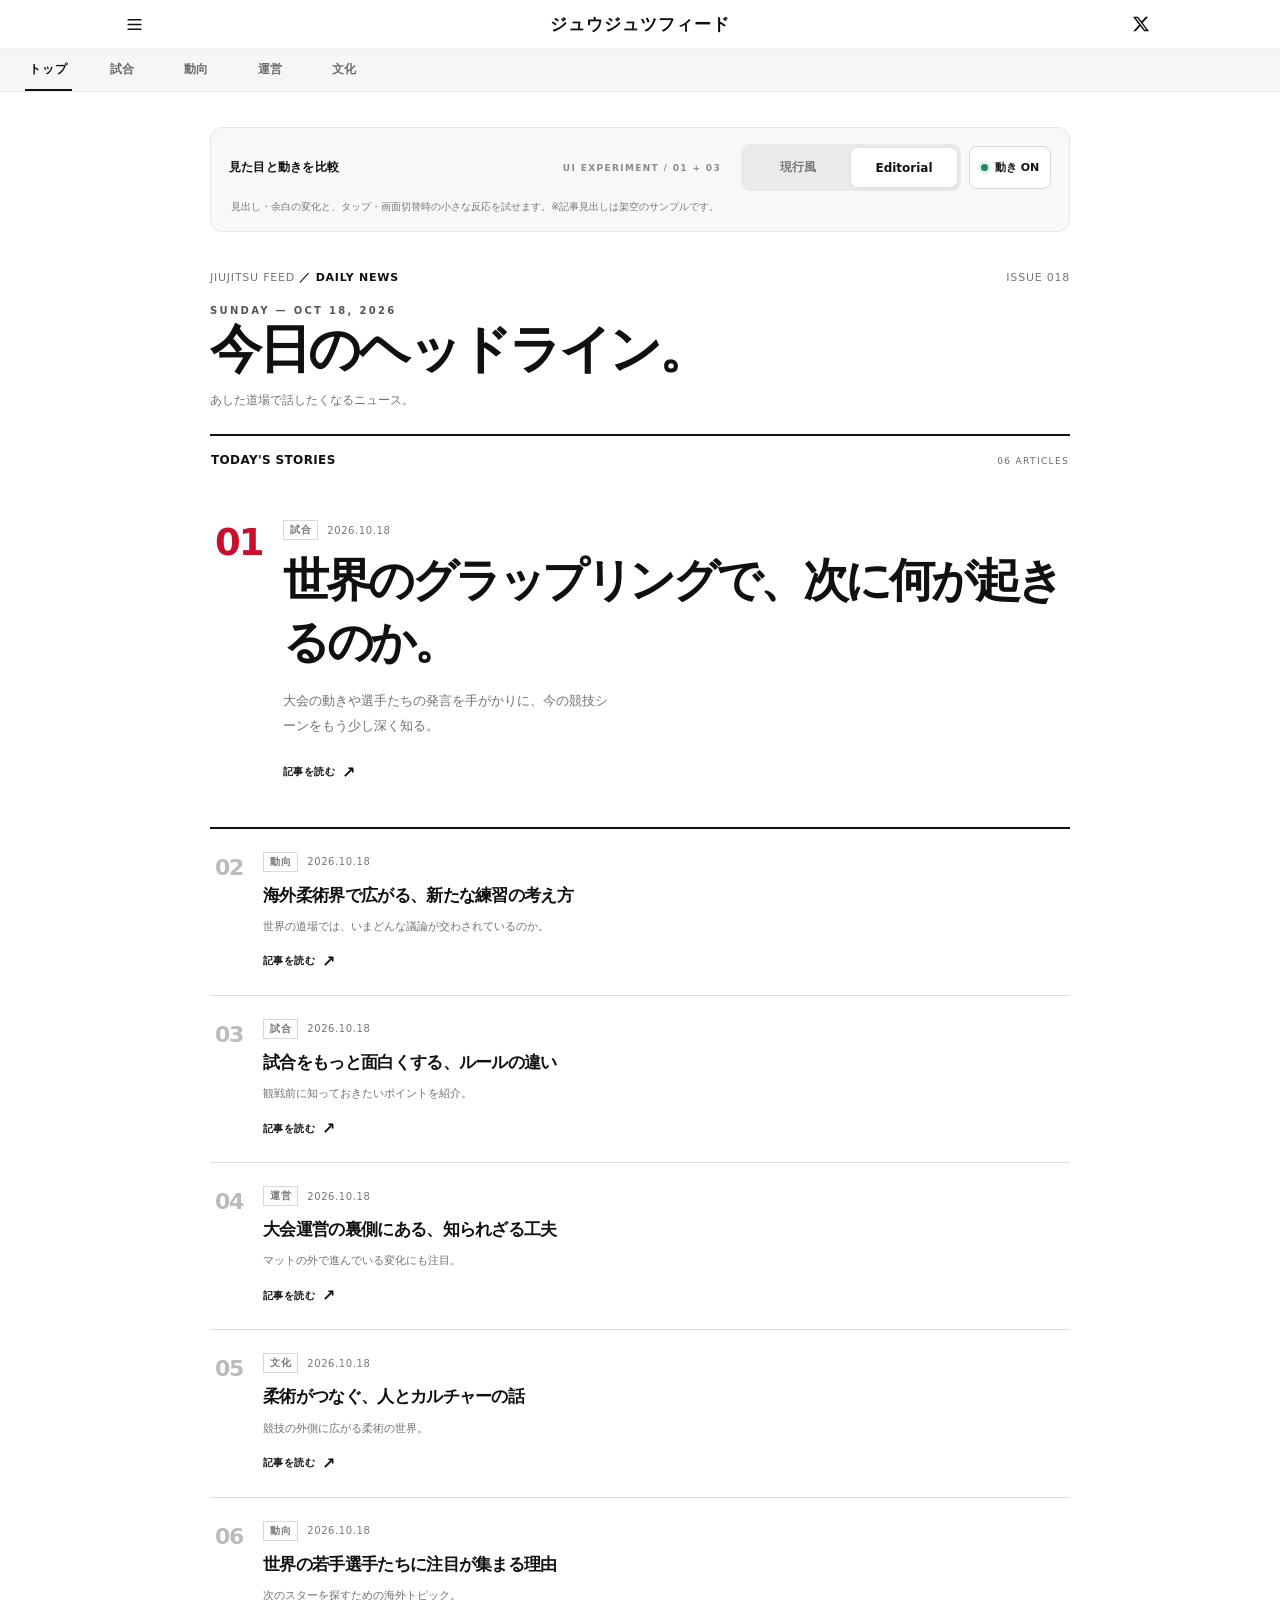
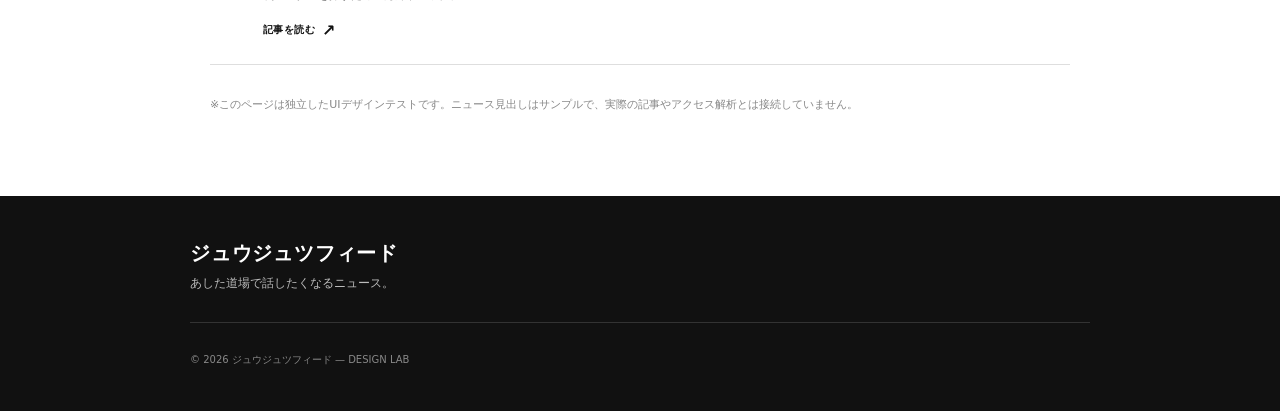
==== editorial-motion-test/index.html @ 271a0356 "Add isolated editorial typography and microinteraction comparison demo" ====
<!doctype html>
<html lang="ja">
<head>
<meta charset="utf-8">
<meta name="viewport" content="width=device-width,initial-scale=1,viewport-fit=cover">
<meta name="robots" content="noindex,nofollow">
<meta name="theme-color" content="#ffffff">
<title>Editorial × Microinteractions | ジュウジュツフィード UI LAB</title>
<style>
/*
  Editorial × Microinteractions — standalone Jiujitsu Feed UI study
  Inspired by the existing jf.css and jf.js (white background, dark ink,
  Noto Sans JP, belt accents, centered header and category tabs).
  Self-contained: never loaded by the actual Wraptas site.
  All headlines are illustrative, not live journalism.
*/
:root { --ink:#101010; --quiet:#737373; --line:#e6e6e6; --red:#c8102e; --bg:#fff; --jp:"Noto Sans JP","Hiragino Sans","Yu Gothic",system-ui,sans-serif; }
* { box-sizing:border-box }
html { -webkit-text-size-adjust:100%; scroll-behavior:smooth }
body { background:#fff; color:var(--ink); font-family:var(--jp); margin:0; -webkit-font-smoothing:antialiased }
button { font:inherit; cursor:pointer; -webkit-tap-highlight-color:transparent }
button:focus-visible { outline:2px solid #225ad5; outline-offset:3px }
[hidden] { display:none!important }
svg { display:block }
header.sitehead { position:sticky; top:0; z-index:10; background:rgba(255,255,255,.97); border-bottom:1px solid var(--line) }
.topline { height:48px; max-width:1080px; margin:auto; display:grid; grid-template-columns:45px 1fr 45px; align-items:center; padding:0 14px }
.logo { white-space:nowrap; font-size:17px; font-weight:800; letter-spacing:.055em; text-align:center }
.ico { width:40px; height:40px; border:0; border-radius:9px; display:grid; place-items:center; background:transparent; color:var(--ink); transition:background .2s,transform .22s cubic-bezier(.2,1.6,.3,1) }
.ico svg { width:19px; height:19px; stroke:currentColor; stroke-width:2; fill:none; stroke-linecap:round;stroke-linejoin:round }
.ico:active { transform:scale(.88); background:#eee }
.topx { display:grid;place-items:center;width:40px;height:40px;color:#111;text-decoration:none }
.topx svg { width:18px;height:18px;fill:currentColor }
.categories { background:#f6f6f6; border-top:1px solid #f0f0f0; overflow-x:auto; scrollbar-width:none; -webkit-overflow-scrolling:touch }
.categories::-webkit-scrollbar { display:none }
.categories-inner { display:flex; gap:1px; max-width:1080px; margin:auto; padding:0 12px; width:max-content; min-width:100% }
.category { position:relative; flex:none; min-width:73px; border:0; background:transparent; color:#6c6c6c; padding:12px 10px 13px; font-size:12px; font-weight:600; letter-spacing:.07em }
.category::after { content:"";position:absolute; height:2px; bottom:0;left:13px;right:13px; background:#111;transform:scaleX(0);transition:transform .3s cubic-bezier(.2,.8,.2,1) }
.category[aria-pressed="true"] { color:#111 }
.category[aria-pressed="true"]::after { transform:scaleX(1) }
.lab { max-width:900px; margin:0 auto; padding:22px 20px 70px; min-height:70vh }
.labbar { padding:12px 13px 14px; background:#f8f8f8; border:1px solid #e7e7e7; border-radius:12px; margin-bottom:38px }
.labbar-head { display:flex; align-items:center; justify-content:space-between; gap:10px; margin-bottom:11px }
.labbar-head strong { font-size:12px;letter-spacing:.02em }
.labbar-head span { font-size:9px;letter-spacing:.15em;font-weight:800;color:#8b8b8b }
.controls { display:flex;align-items:center;gap:8px }
.switch { flex:1; display:flex; background:#eaeaea; padding:4px; border-radius:9px; min-width:0 }
.switch button { flex:1; min-width:0; border:0;background:transparent; border-radius:7px; padding:11px 4px; font-size:12px; font-weight:800;color:#777;white-space:nowrap;transition:background .2s,box-shadow .2s }
.switch button[aria-pressed="true"] { background:#fff;color:#111;box-shadow:0 1px 5px rgba(0,0,0,.07) }
.motion-toggle { display:flex;align-items:center;justify-content:center;gap:7px; flex:none;border:1px solid #d7d7d7; background:#fff; min-width:82px; height:43px; border-radius:8px; padding:0 10px;color:#111;font-size:11px;font-weight:800;transition:transform .2s }
.motion-toggle:active { transform:scale(.94) }
.motion-dot { width:7px;height:7px;border-radius:50%;background:#b5b5b5 }
.motion-toggle[aria-pressed=true] .motion-dot { background:#23865d;box-shadow:0 0 0 3px #dcf4e8 }
.labnote { display:block;margin:10px 2px 0;color:#767676;font-size:10px;line-height:1.6 }
.eyebrow { font-size:10px;letter-spacing:.23em;font-weight:850;color:#555 }
.masthead { padding:0 0 22px; border-bottom:2px solid #111; }
.issue { display:flex;align-items:center;justify-content:space-between;gap:10px;color:#777;font-size:11px;letter-spacing:.07em;margin-bottom:14px }
.issue b { font-weight:700;color:#111 }
.masthead h1 { font-size:clamp(28px,7vw,52px);letter-spacing:-.055em;line-height:1.22;font-weight:850;margin:0 0 9px }
.masthead p { font-size:12px;line-height:1.8;color:var(--quiet);margin:0 }
.section-caption { display:flex;justify-content:space-between;align-items:baseline;padding:17px 1px 8px;font-size:11px;letter-spacing:.08em;color:#686868 }
.section-caption strong { color:#111;font-size:12px;letter-spacing:.03em }
.section-caption em { font-size:9px;font-style:normal;letter-spacing:.15em }
.story-list { margin:0; padding:0; display:grid }
.story { width:100%;position:relative;text-align:left;color:inherit;background:#fff;border:0;cursor:pointer;overflow:hidden;display:flex;align-items:flex-start;gap:15px;transition:background-color .22s,border-color .2s }
.story:active { background:#f5f5f5 }
.story .index { font-variant-numeric:tabular-nums;letter-spacing:-.055em }
.story .meta { display:flex;align-items:center;gap:9px;flex-wrap:wrap;font-size:10px;letter-spacing:.06em;margin-bottom:10px;color:#777 }
.tag { border:1px solid #d8d8d8;padding:3px 6px;font-size:10px;font-weight:750;line-height:1.2 }
.story .head { display:block;font-weight:780;line-height:1.56;text-wrap:pretty }
.story .excerpt { display:block;color:#717171;font-size:12px;line-height:1.9;margin-top:9px }
.story .go { display:inline-flex;align-items:center;gap:7px; margin-top:14px; font-size:10px; font-weight:750; letter-spacing:.04em }
.story .go-arrow { display:inline-block;font-size:16px;transition:transform .26s cubic-bezier(.2,1.3,.3,1) }
.story:hover .go-arrow { transform:translate(4px,-3px) }
.story:active .go-arrow { transform:translate(6px,-5px) }
.stories-current { gap:12px;padding-top:13px }
.stories-current .story { border:1px solid var(--line);border-radius:14px;padding:19px 17px 19px 30px;min-height:138px;display:block }
.stories-current .story::before { content:"";position:absolute;top:0;bottom:0;left:0;width:9px;background:var(--belt,#111) }
.stories-current .story[data-rank="1"] { --belt:#c8102e }
.stories-current .story[data-rank="2"] { --belt:#8a5527 }
.stories-current .story[data-rank="3"] { --belt:#7a3da8 }
.stories-current .story[data-rank="4"] { --belt:#1f5fc4 }
.stories-current .story[data-rank="5"] { --belt:#111 }
.stories-current .story[data-rank="6"] { --belt:#333 }
.stories-current .index { display:none }
.stories-current .story .head { font-size:16px }
.stories-current .story .go { display:none }
.stories-current .story .excerpt { font-size:11px;margin-top:5px }
.stories-current .section-label { display:none }
.stories-editorial { padding-top:6px; }
.stories-editorial .story { gap:18px;padding:23px 1px 24px;border-bottom:1px solid #dedede;align-items:flex-start }
.stories-editorial .story:first-child { padding-top:25px;padding-bottom:34px;border-bottom:2px solid #111; }
.stories-editorial .index { color:#bbb;font-weight:650;line-height:1;flex:none;font-size:22px;min-width:30px;padding-top:5px }
.stories-editorial .story:first-child .index { color:var(--red);font-size:37px;min-width:50px;padding-top:4px }
.stories-editorial .head { font-size:17px;line-height:1.55;letter-spacing:-.04em }
.stories-editorial .story:first-child .head { font-size:clamp(27px,7vw,44px);font-weight:880;letter-spacing:-.075em;line-height:1.34 }
.stories-editorial .story:first-child .excerpt { font-size:13px;margin-top:16px;max-width:40ch }
.stories-editorial .story .excerpt { font-size:11px }
.stories-editorial .story .go { color:#111 }
.stories-editorial .story:first-child .go { margin-top:24px }
.stories-editorial .story:active { background:linear-gradient(90deg,#f7f7f7,transparent) }
.stories-editorial .story:hover { background:#fafafa }
.stories-editorial .story .head { text-decoration-color:transparent;text-decoration-thickness:1px;text-underline-offset:5px;transition:text-decoration-color .18s }
.stories-editorial .story:hover .head { text-decoration:underline;text-decoration-color:#777 }
.footer { background:#111;color:#fff;padding:44px max(20px,calc((100vw - 900px)/2)); }
.footer strong { font-size:20px;letter-spacing:.04em }
.footer p { font-size:12px;color:#bcbcbc;margin:8px 0 30px }
.footer small { color:#888;font-size:10px }
.footer-divider { height:1px;background:#333;margin:0 0 25px }
body:not(.motion-off) .story.is-entering { animation:revealStory 440ms cubic-bezier(.2,.8,.25,1) both;animation-delay:var(--delay) }
@keyframes revealStory { from { opacity:0;transform:translateY(13px);filter:blur(1.6px) } to { opacity:1;transform:none;filter:blur(0) } }
body:not(.motion-off) .story.is-pressed .head { transform:translateX(3px); transition:transform 180ms }
body:not(.motion-off) .story .head { transition:transform 180ms }
body.motion-off *,body.motion-off *::before,body.motion-off *::after { animation:none!important;transition:none!important;scroll-behavior:auto!important }
.article-dialog { padding:0;border:0;background:transparent;color:#111;width:min(calc(100% - 16px),650px);max-height:calc(100dvh - 24px);overflow:visible }
.article-dialog::backdrop { background:rgba(0,0,0,.46);-webkit-backdrop-filter:blur(3px);backdrop-filter:blur(3px) }
.article-dialog[open] { animation:openArticle .3s cubic-bezier(.2,.9,.25,1) both }
@keyframes openArticle { from { opacity:0;transform:translateY(24px) scale(.98) } to { opacity:1;transform:none } }
.article-inside { overflow:auto;max-height:calc(100dvh - 24px);border-radius:17px;background:#fff;box-shadow:0 22px 75px rgba(0,0,0,.18);overscroll-behavior:contain }
.article-toolbar { position:sticky;top:0;z-index:1;display:flex;align-items:center;justify-content:space-between;padding:12px 17px;background:rgba(255,255,255,.97);border-bottom:1px solid var(--line) }
.article-toolbar span { font-size:10px;font-weight:700;letter-spacing:.13em }
.article-toolbar button { width:36px;height:36px;border:0;border-radius:50%;font-size:20px;background:#f2f2f2 }
.read-progress { position:sticky;top:61px;z-index:2;height:2px;background:#efefef }
.read-progress > span { display:block;width:0;height:100%;background:#c8102e;transition:width .12s linear }
.article-body { padding:30px 24px 45px }
.article-body .meta { color:#777;font-size:11px;letter-spacing:.09em }
.article-body h2 { font-size:clamp(27px,7vw,43px);line-height:1.46;letter-spacing:-.055em;margin:12px 0 25px }
.article-body p { font-size:14px;line-height:2.1;margin:18px 0 }
.article-body .lead { font-weight:650;font-size:16px }
.article-body .source-label { padding-top:16px;border-top:1px solid #ddd;color:#777;font-size:11px }
.article-body .article-note { margin-top:26px;padding:14px;background:#f5f5f5;border-radius:8px;color:#666;font-size:11px }
.menu-dialog { border:0;padding:0;position:fixed;inset:0 auto 0 0;margin:0;width:min(83vw,330px);height:100dvh;max-height:none;background:#fff;color:#111;box-shadow:10px 0 35px rgba(0,0,0,.15) }
.menu-dialog::backdrop { background:rgba(0,0,0,.37) }
.menu-dialog[open] { animation:slideMenu 240ms cubic-bezier(.2,.8,.2,1) both }
@keyframes slideMenu { from {transform:translateX(-26px);opacity:.5} to {transform:none;opacity:1} }
.menu-inner { padding:24px 24px 40px }
.menu-inner h2 { font-size:17px;margin:22px 0 }
.menu-inner button:not(.menu-close) { display:block;width:100%;text-align:left;border:0;border-bottom:1px solid #eee;background:#fff;padding:16px 0;font-size:14px;font-weight:700 }
.menu-close { float:right;border:1px solid #ddd;border-radius:7px;background:#fff;padding:7px 12px }
@media(min-width:700px) {
  .lab {padding-top:35px}
  .labbar {display:grid;grid-template-columns:1fr 310px;align-items:center;column-gap:20px;padding:16px 18px}
  .labbar-head {margin-bottom:0}
  .labnote {grid-column:1/-1;margin-top:8px}
  .stories-current { grid-template-columns:repeat(2,minmax(0,1fr));gap:16px }
  .stories-current .story:first-child { grid-column:span 2;min-height:165px }
  .stories-editorial .story:first-child { padding:39px 5px 45px }
  .stories-editorial .story:first-child .head {font-size:46px}
  .stories-editorial .story {padding-left:5px;padding-right:5px}
}
@media(max-width:375px) {
  .lab { padding-left:16px;padding-right:16px }
  .logo {font-size:15px}
  .topline {padding:0 9px}
  .stories-editorial .story {gap:12px}
  .stories-editorial .story:first-child .index {min-width:42px;font-size:31px}
  .stories-editorial .story:first-child .head {font-size:26px}
  .stories-editorial .story .head {font-size:15px}
}
@media(prefers-reduced-motion:reduce) {
  *,*::before,*::after { animation:none!important;transition:none!important;scroll-behavior:auto!important }
}
</style>
</head>
<body>
<header class="sitehead">
  <div class="topline">
    <button class="ico" type="button" id="menu-open" aria-label="メニューを開く"><svg viewBox="0 0 24 24"><path d="M4 6h16M4 12h16M4 18h16"/></svg></button>
    <div class="logo">ジュウジュツフィード</div>
    <a class="topx" href="https://x.com/jiujitsufeed" target="_blank" rel="noopener noreferrer" aria-label="Xを開く"><svg viewBox="0 0 24 24"><path d="M18.244 2.25h3.308l-7.227 8.26 8.502 11.24H16.17l-5.214-6.817L4.99 21.75H1.68l7.73-8.835L1.254 2.25H8.08l4.713 6.231zm-1.161 17.52h1.833L7.084 4.126H5.117z"/></svg></a>
  </div>
  <nav class="categories" aria-label="カテゴリー">
    <div class="categories-inner" id="categories">
      <button type="button" class="category" data-category="トップ" aria-pressed="true">トップ</button>
      <button type="button" class="category" data-category="試合" aria-pressed="false">試合</button>
      <button type="button" class="category" data-category="動向" aria-pressed="false">動向</button>
      <button type="button" class="category" data-category="運営" aria-pressed="false">運営</button>
      <button type="button" class="category" data-category="文化" aria-pressed="false">文化</button>
    </div>
  </nav>
</header>
<main class="lab">
  <div class="labbar">
    <div class="labbar-head"><strong>見た目と動きを比較</strong><span>UI EXPERIMENT / 01 + 03</span></div>
    <div class="controls">
      <div class="switch" role="group" aria-label="表示方法">
        <button type="button" id="mode-current" aria-pressed="false">現行風</button>
        <button type="button" id="mode-editorial" aria-pressed="true">Editorial</button>
      </div>
      <button type="button" id="motion-toggle" class="motion-toggle" aria-pressed="true"><span class="motion-dot"></span><span id="motion-label">動き ON</span></button>
    </div>
    <span class="labnote">見出し・余白の変化と、タップ・画面切替時の小さな反応を試せます。※記事見出しは架空のサンプルです。</span>
  </div>
  <section class="masthead" aria-labelledby="page-title">
    <div class="issue"><span>JIUJITSU FEED <b>／ DAILY NEWS</b></span><span id="category-kicker">ISSUE 018</span></div>
    <span class="eyebrow" id="issue-year">SUNDAY — OCT 18, 2026</span>
    <h1 id="page-title">今日のヘッドライン。</h1>
    <p>あした道場で話したくなるニュース。</p>
  </section>
  <div class="section-caption"><strong id="section-title">TODAY'S STORIES</strong><em id="story-count">06 ARTICLES</em></div>
  <section class="story-list stories-editorial" id="story-list" aria-label="ニュースカード"></section>
  <p style="font-size:11px;color:#888;line-height:1.8;margin-top:30px">※このページは独立したUIデザインテストです。ニュース見出しはサンプルで、実際の記事やアクセス解析とは接続していません。</p>
</main>
<footer class="footer"><strong>ジュウジュツフィード</strong><p>あした道場で話したくなるニュース。</p><div class="footer-divider"></div><small>© 2026 ジュウジュツフィード — DESIGN LAB</small></footer>
<dialog class="menu-dialog" id="menu-dialog" aria-label="メニュー">
  <div class="menu-inner">
    <button type="button" class="menu-close" id="menu-close">閉じる ×</button>
    <h2>ニュース</h2>
    <button type="button" data-menu-category="トップ">今日のヘッドライン</button>
    <button type="button" data-menu-category="試合">試合</button>
    <button type="button" data-menu-category="動向">動向</button>
    <button type="button" data-menu-category="運営">運営</button>
    <button type="button" data-menu-category="文化">文化</button>
    <p style="font-size:11px;color:#777;line-height:1.8;margin-top:28px">これはデザイン確認用のメニューです。</p>
  </div>
</dialog>
<dialog class="article-dialog" id="article-dialog" aria-labelledby="article-title">
  <div class="article-inside" id="article-inside">
    <div class="article-toolbar"><span>JUJUTSU FEED / PREVIEW</span><button type="button" id="article-close" aria-label="閉じる">×</button></div>
    <div class="read-progress"><span id="read-progress"></span></div>
    <article class="article-body">
      <span class="meta" id="article-meta">SAMPLE NEWS</span>
      <h2 id="article-title"></h2>
      <p class="lead" id="article-lead"></p>
      <p>普段のニュースは、つい結果や目立つ発言だけを追いかけてしまいます。けれど、その出来事がなぜ注目されるのかを知ると、観戦や練習の楽しみ方も変わってきます。</p>
      <p>ジュウジュツフィードが届けたいのは、そんな「もう少し知っていたい」と思える話題。ニュースの背景を短く読み解くことで、次に道場で交わす会話にも少し広がりが生まれるかもしれません。</p>
      <p>この記事ページ風の表示は、文字の大きさと読み進める時の動き方を試すためのサンプルです。実際のニュース内容ではありません。</p>
      <p class="source-label">EDITORIAL UI / INTERACTION PREVIEW</p>
      <p class="article-note">ページ上部の細い赤い線は、この記事内のスクロール進行度を表しています。記事や投票データは一切保存されません。</p>
    </article>
  </div>
</dialog>
<script>
(() => {
  "use strict";
  const stories=[
    {id:"a",cat:"試合",title:"世界のグラップリングで、次に何が起きるのか。",desc:"大会の動きや選手たちの発言を手がかりに、今の競技シーンをもう少し深く知る。"},
    {id:"b",cat:"動向",title:"海外柔術界で広がる、新たな練習の考え方",desc:"世界の道場では、いまどんな議論が交わされているのか。"},
    {id:"c",cat:"試合",title:"試合をもっと面白くする、ルールの違い",desc:"観戦前に知っておきたいポイントを紹介。"},
    {id:"d",cat:"運営",title:"大会運営の裏側にある、知られざる工夫",desc:"マットの外で進んでいる変化にも注目。"},
    {id:"e",cat:"文化",title:"柔術がつなぐ、人とカルチャーの話",desc:"競技の外側に広がる柔術の世界。"},
    {id:"f",cat:"動向",title:"世界の若手選手たちに注目が集まる理由",desc:"次のスターを探すための海外トピック。"}
  ];
  const list=document.getElementById("story-list");
  const motionBtn=document.getElementById("motion-toggle");
  const reduce=matchMedia("(prefers-reduced-motion: reduce)");
  let currentMode="editorial";
  let currentCategory="トップ";
  let motionOn=!reduce.matches;
  let lastFocused=null;
  function effectiveMotion(){return motionOn&&!reduce.matches}
  function syncButtons(){
    document.getElementById("mode-current").setAttribute("aria-pressed",String(currentMode==="current"));
    document.getElementById("mode-editorial").setAttribute("aria-pressed",String(currentMode==="editorial"));
    motionBtn.setAttribute("aria-pressed",String(motionOn));
    document.getElementById("motion-label").textContent=motionOn?"動き ON":"動き OFF";
    document.body.classList.toggle("motion-off",!effectiveMotion());
    document.querySelectorAll(".category").forEach(el=>el.setAttribute("aria-pressed",String(el.dataset.category===currentCategory)));
  }
  function makeStory(s,index){
    const btn=document.createElement("button");
    btn.className="story";
    btn.type="button";
    btn.dataset.rank=String(index+1);
    btn.dataset.storyId=s.id;
    const num=document.createElement("span");
    num.className="index";
    num.textContent=String(index+1).padStart(2,"0");
    const content=document.createElement("div");
    const meta=document.createElement("div");
    meta.className="meta";
    const tag=document.createElement("span");tag.className="tag";tag.textContent=s.cat;
    const date=document.createElement("span");date.textContent="2026.10.18";
    meta.append(tag,date);
    const h=document.createElement("strong");h.className="head";h.textContent=s.title;
    const d=document.createElement("span");d.className="excerpt";d.textContent=s.desc;
    const go=document.createElement("span");go.className="go";go.append(document.createTextNode("記事を読む "));
    const arrow=document.createElement("span");arrow.className="go-arrow";arrow.textContent="↗";go.append(arrow);
    content.append(meta,h,d,go);btn.append(num,content);
    btn.addEventListener("pointerdown",()=>{
      btn.classList.add("is-pressed");
    },{passive:true});
    ["pointercancel","pointerleave","pointerup"].forEach(ev=>btn.addEventListener(ev,()=>btn.classList.remove("is-pressed")));
    btn.addEventListener("click",()=>openArticle(s));
    return btn;
  }
  function animateStories(){
    if(!effectiveMotion())return;
    list.querySelectorAll(".story").forEach((el,i)=>{
      el.style.setProperty("--delay",(i*48)+"ms");
      el.classList.remove("is-entering");
      void el.offsetWidth;
      el.classList.add("is-entering");
      el.addEventListener("animationend",()=>el.classList.remove("is-entering"),{once:true});
    });
  }
  function render(){
    const selected=currentCategory==="トップ"?stories:stories.filter(s=>s.cat===currentCategory);
    list.className="story-list "+(currentMode==="editorial"?"stories-editorial":"stories-current");
    list.replaceChildren(...selected.map(makeStory));
    document.getElementById("page-title").textContent=currentCategory==="トップ"?"今日のヘッドライン。":currentCategory+"を、もう少し深く。";
    document.getElementById("section-title").textContent=currentCategory==="トップ"?"TODAY'S STORIES":currentCategory+" / STORIES";
    document.getElementById("category-kicker").textContent=currentCategory==="トップ"?"ISSUE 018":currentCategory+" EDITION";
    document.getElementById("story-count").textContent=String(selected.length).padStart(2,"0")+" ARTICLES";
    syncButtons();
    animateStories();
  }
  document.getElementById("mode-current").addEventListener("click",()=>{if(currentMode==="current")return;currentMode="current";render()});
  document.getElementById("mode-editorial").addEventListener("click",()=>{if(currentMode==="editorial")return;currentMode="editorial";render()});
  motionBtn.addEventListener("click",()=>{motionOn=!motionOn;syncButtons();if(motionOn)animateStories()});
  function selectCategory(cat){
    if(currentCategory===cat)return;
    currentCategory=cat;render();
    if(effectiveMotion()){document.querySelector(".masthead").scrollIntoView({behavior:"smooth",block:"start"})}
  }
  document.querySelectorAll(".category").forEach(el=>el.addEventListener("click",()=>selectCategory(el.dataset.category)));
  const menu=document.getElementById("menu-dialog");
  document.getElementById("menu-open").addEventListener("click",()=>{lastFocused=document.activeElement;menu.showModal()});
  document.getElementById("menu-close").addEventListener("click",()=>menu.close());
  document.querySelectorAll("[data-menu-category]").forEach(el=>el.addEventListener("click",()=>{menu.close();selectCategory(el.dataset.menuCategory)}));
  menu.addEventListener("click",e=>{if(e.target===menu)menu.close()});
  const dialog=document.getElementById("article-dialog");
  const articleInside=document.getElementById("article-inside");
  const progress=document.getElementById("read-progress");
  function updateProgress(){
    const limit=Math.max(1,articleInside.scrollHeight-articleInside.clientHeight);
    progress.style.width=Math.max(0,Math.min(100,(articleInside.scrollTop/limit)*100))+"%";
  }
  function openArticle(s){
    lastFocused=document.activeElement;
    document.getElementById("article-title").textContent=s.title;
    document.getElementById("article-lead").textContent=s.desc;
    document.getElementById("article-meta").textContent="2026.10.18 / "+s.cat+" / SAMPLE ARTICLE";
    dialog.showModal();articleInside.scrollTop=0;updateProgress();
  }
  document.getElementById("article-close").addEventListener("click",()=>dialog.close());
  dialog.addEventListener("click",e=>{if(e.target===dialog)dialog.close()});
  dialog.addEventListener("close",()=>{if(lastFocused&&lastFocused.isConnected)lastFocused.focus()});
  articleInside.addEventListener("scroll",updateProgress,{passive:true});
  const onPreference=()=>{syncButtons();if(!effectiveMotion())list.querySelectorAll(".story").forEach(x=>x.classList.remove("is-entering"))};
  if(reduce.addEventListener)reduce.addEventListener("change",onPreference);
  syncButtons();render();
})();
</script>
</body>
</html>
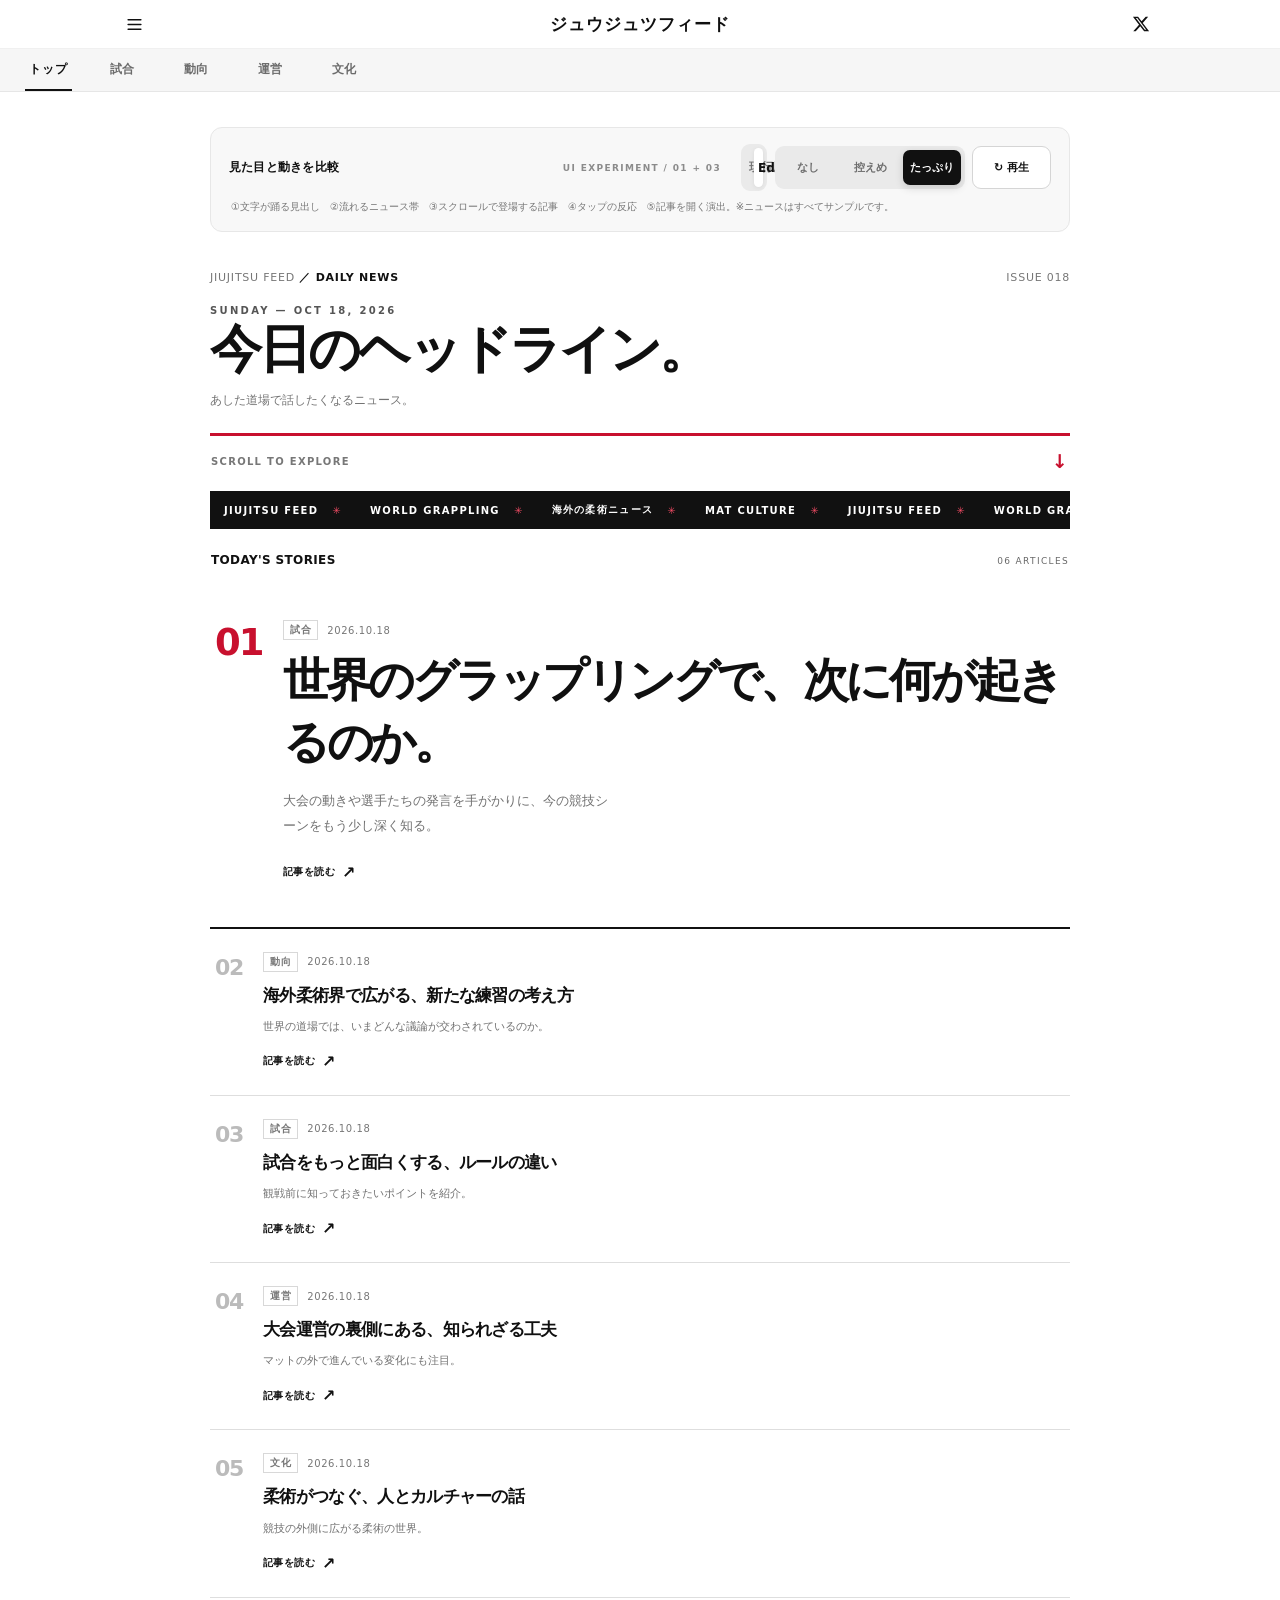
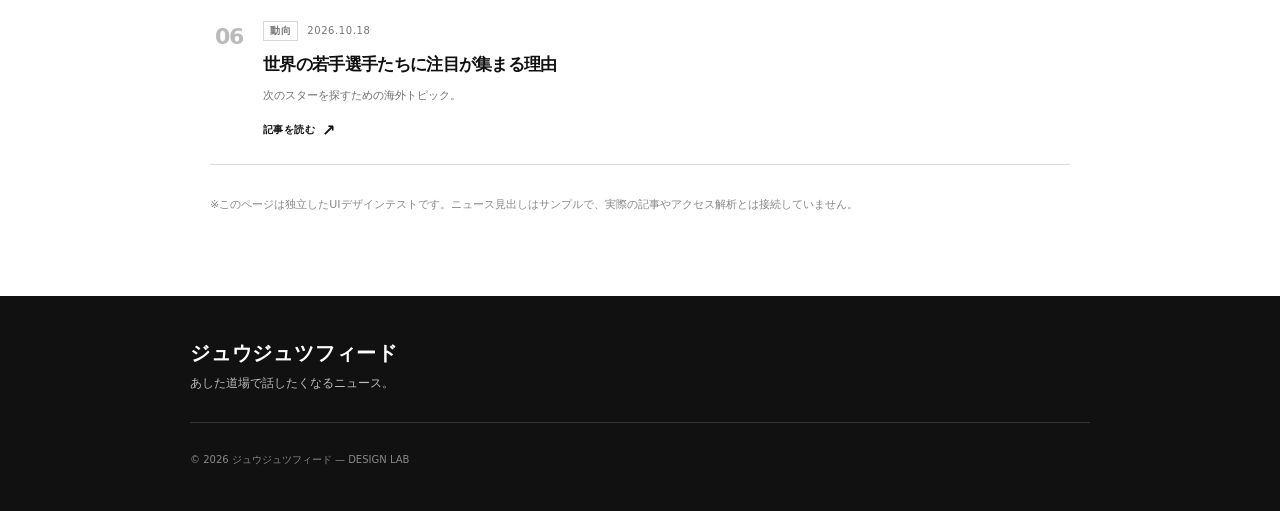
==== commit 342ca6be: "Enhance editorial preview with kinetic type, ticker, scroll reveals, animated transitions and motion" ====
--- a/editorial-motion-test/index.html
+++ b/editorial-motion-test/index.html
@@ -159,9 +159,92 @@
 @media(prefers-reduced-motion:reduce) {
   *,*::before,*::after { animation:none!important;transition:none!important;scroll-behavior:auto!important }
 }
+
+
+/* ── MOTION PLAYGROUND v2: visible kinetic design, no new dependencies ── */
+.controls{flex-wrap:wrap}
+.motion-panel{display:flex;gap:7px;width:100%;align-items:center}
+.intensity{display:grid;grid-template-columns:repeat(3,minmax(0,1fr));gap:4px;flex:1;background:#eaeaea;padding:4px;border-radius:9px}
+.intensity button{min-width:0;border:0;border-radius:7px;background:transparent;color:#6d6d6d;padding:10px 3px;font-size:11px;font-weight:800;white-space:nowrap;transition:background .2s,transform .2s,color .2s}
+.intensity button[aria-pressed="true"]{background:#111;color:#fff;box-shadow:0 3px 8px rgba(0,0,0,.14)}
+.intensity button:active{transform:scale(.95)}
+.replay-btn{white-space:nowrap;border:1px solid #d5d5d5;background:#fff;border-radius:9px;height:43px;min-width:79px;padding:0 9px;font-size:11px;font-weight:800;color:#111;transition:transform .2s,background .2s}
+.replay-btn:active{transform:scale(.91);background:#eee}
+.replay-btn:disabled{color:#aaa;cursor:default;background:#f2f2f2}
+.masthead{position:relative;isolation:isolate}
+.masthead::after{content:"";position:absolute;bottom:-2px;left:0;height:3px;width:100%;background:#c8102e;transform:scaleX(0);transform-origin:left}
+body[data-intensity="soft"] .masthead::after{animation:lineDraw 640ms 130ms cubic-bezier(.17,.82,.2,1) both}
+body[data-intensity="max"] .masthead::after{animation:lineDraw 1000ms 110ms cubic-bezier(.17,.82,.2,1) both}
+@keyframes lineDraw{from{transform:scaleX(0)}to{transform:scaleX(1)}}
+.masthead h1{overflow:visible;position:relative}
+.kinetic-char{display:inline-block;white-space:pre;transform-origin:50% 90%;will-change:auto}
+body[data-intensity="soft"] .kinetic-char{animation:kineticSoft 410ms cubic-bezier(.16,.9,.2,1) both;animation-delay:calc(25ms * var(--order))}
+body[data-intensity="max"] .kinetic-char{animation:kineticBig 650ms cubic-bezier(.18,1.05,.3,1) both;animation-delay:calc(54ms * var(--order))}
+@keyframes kineticSoft{from{opacity:0;transform:translateY(12px)}to{opacity:1;transform:none}}
+@keyframes kineticBig{from{opacity:0;filter:blur(3px);transform:translateY(38px) rotate(-9deg) scale(.82)}to{opacity:1;filter:blur(0);transform:translateY(0) rotate(0) scale(1)}}
+body[data-intensity="max"] .masthead .issue{animation:metaSlide 400ms ease-out both}
+body[data-intensity="max"] .masthead .eyebrow{animation:metaSlide 480ms 100ms ease-out both}
+body[data-intensity="max"] .masthead>p{animation:metaSlide 600ms 580ms ease-out both}
+@keyframes metaSlide{from{opacity:0;transform:translateY(10px)}to{opacity:1;transform:none}}
+/* Black-and-white editorial news ticker, purely decorative and pausable. */
+.news-ticker{margin:19px 0 7px;overflow:hidden;border-block:1px solid #111;background:#111;color:#fff;position:relative}
+.ticker-track{display:flex;width:max-content}
+.ticker-set{flex:none;display:flex;align-items:center;gap:0;white-space:nowrap}
+.ticker-set span{display:inline-flex;gap:14px;align-items:center;padding:11px 14px;font-size:10px;font-weight:800;letter-spacing:.13em}
+.ticker-set i{font-style:normal;color:#f04b64;font-size:10px}
+body[data-intensity="soft"] .ticker-track{animation:tickerMove 34s linear infinite}
+body[data-intensity="max"] .ticker-track{animation:tickerMove 17s linear infinite}
+@keyframes tickerMove{to{transform:translateX(-50%)}}
+.scroll-meter{position:fixed;z-index:35;top:0;left:0;width:100%;height:3px;pointer-events:none;background:transparent}
+.scroll-meter span{display:block;height:100%;width:0;background:var(--red);box-shadow:0 1px 5px rgba(200,16,46,.18)}
+.scroll-cue{display:flex;justify-content:space-between;align-items:center;gap:10px;padding:14px 1px 0;color:#777;font-size:10px;letter-spacing:.13em;font-weight:750}
+.scroll-cue .down{font-size:19px;color:#c8102e;display:inline-block}
+body[data-intensity="max"] .scroll-cue .down{animation:nudge 1.3s ease-in-out 3}
+@keyframes nudge{0%,100%{transform:translateY(0)}50%{transform:translateY(7px)}}
+.story{touch-action:pan-y;transform-origin:center}
+.story .index{transition:color .23s,transform .3s}
+body[data-intensity="max"] .stories-editorial .story:hover .index{color:#c8102e;transform:translateX(5px)}
+body[data-intensity="max"] .story .tag{transition:background .2s,color .2s,border-color .2s}
+body[data-intensity="max"] .story:hover .tag{background:#111;border-color:#111;color:#fff}
+body[data-intensity="max"] .story .go-arrow{transition:transform .4s cubic-bezier(.18,1.6,.25,1)}
+body[data-intensity="max"] .story:hover .go-arrow{transform:translate(8px,-6px) rotate(8deg)}
+/* Each story comes into view as user scrolls, instead of animating out of sight. */
+body:not(.motion-off) .story.is-waiting{opacity:0;transform:translate3d(0,24px,0) scale(.99)}
+body[data-intensity="max"] .story.is-waiting{transform:translate3d(0,58px,0) scale(.94)}
+body[data-intensity="soft"] .story.is-waiting.is-inview{animation:revealSoft 500ms cubic-bezier(.2,.8,.25,1) both;animation-delay:var(--delay)}
+body[data-intensity="max"] .story.is-waiting.is-inview{animation:revealBig 760ms cubic-bezier(.17,1,.25,1) both;animation-delay:var(--delay)}
+@keyframes revealSoft{from{opacity:0;transform:translateY(24px)}to{opacity:1;transform:none}}
+@keyframes revealBig{from{opacity:0;filter:blur(4px);transform:translateY(58px) scale(.94)}to{opacity:1;filter:blur(0);transform:none}}
+/* Press ripple: created only during direct user interactions. */
+.ripple{position:absolute;left:var(--rx);top:var(--ry);width:16px;height:16px;border-radius:50%;pointer-events:none;transform:translate(-50%,-50%) scale(0);opacity:.28;background:#bbb;animation:ripplePop 570ms cubic-bezier(.12,.72,.2,1) forwards}
+.stories-editorial .ripple{background:#bdbdbd}
+body[data-intensity="max"] .story.is-pressed{background:#f5f5f5}
+@keyframes ripplePop{0%{transform:translate(-50%,-50%) scale(.5);opacity:.5}100%{transform:translate(-50%,-50%) scale(31);opacity:0}}
+/* Dialog content arrives in layers rather than all appearing at once. */
+body[data-intensity="max"] .article-dialog[open]{animation:articleBig 520ms cubic-bezier(.16,1,.25,1) both}
+@keyframes articleBig{from{opacity:0;transform:translateY(55px) scale(.93)}to{opacity:1;transform:none}}
+body[data-intensity="max"] .article-dialog[open] .article-body h2{animation:metaSlide 610ms 160ms both}
+body[data-intensity="max"] .article-dialog[open] .article-body .lead{animation:metaSlide 650ms 270ms both}
+body[data-intensity="max"] .menu-dialog[open]{animation:menuBig 400ms cubic-bezier(.17,1.1,.25,1) both}
+@keyframes menuBig{from{opacity:0;transform:translateX(-60px)}to{opacity:1;transform:none}}
+/* User override must not leave hidden queued elements. */
+body.motion-off .story.is-waiting{opacity:1;transform:none}
+body.motion-off .kinetic-char{opacity:1;transform:none;filter:none}
+body.motion-off .ticker-track{transform:none}
+body.motion-off .masthead::after{transform:scaleX(1)}
+@media(min-width:700px){.controls{flex-wrap:nowrap}.motion-panel{width:auto;min-width:272px}.intensity{min-width:190px}}
+@media(max-width:390px){.intensity button{font-size:10px}.replay-btn{min-width:73px;font-size:10px}}
+@media(prefers-reduced-motion:reduce){
+ .story.is-waiting{opacity:1!important;transform:none!important}
+ .kinetic-char{opacity:1!important;transform:none!important;filter:none!important}
+ .masthead::after{transform:scaleX(1)!important}
+ .ticker-track{transform:none!important}
+}
+
 </style>
 </head>
-<body>
+<body data-intensity="max">
+<div class="scroll-meter" aria-hidden="true"><span id="scroll-meter-fill"></span></div>
 <header class="sitehead">
   <div class="topline">
     <button class="ico" type="button" id="menu-open" aria-label="メニューを開く"><svg viewBox="0 0 24 24"><path d="M4 6h16M4 12h16M4 18h16"/></svg></button>
@@ -186,9 +269,16 @@
         <button type="button" id="mode-current" aria-pressed="false">現行風</button>
         <button type="button" id="mode-editorial" aria-pressed="true">Editorial</button>
       </div>
-      <button type="button" id="motion-toggle" class="motion-toggle" aria-pressed="true"><span class="motion-dot"></span><span id="motion-label">動き ON</span></button>
+      <div class="motion-panel" role="group" aria-label="アニメーションの強さ">
+        <div class="intensity">
+          <button type="button" data-intensity="off" aria-pressed="false">なし</button>
+          <button type="button" data-intensity="soft" aria-pressed="false">控えめ</button>
+          <button type="button" data-intensity="max" aria-pressed="true">たっぷり</button>
+        </div>
+        <button class="replay-btn" type="button" id="replay-motion" aria-label="アニメーションをもう一度再生">↻ 再生</button>
+      </div>
     </div>
-    <span class="labnote">見出し・余白の変化と、タップ・画面切替時の小さな反応を試せます。※記事見出しは架空のサンプルです。</span>
+    <span class="labnote">①文字が踊る見出し　②流れるニュース帯　③スクロールで登場する記事　④タップの反応　⑤記事を開く演出。※ニュースはすべてサンプルです。</span>
   </div>
   <section class="masthead" aria-labelledby="page-title">
     <div class="issue"><span>JIUJITSU FEED <b>／ DAILY NEWS</b></span><span id="category-kicker">ISSUE 018</span></div>
@@ -196,6 +286,13 @@
     <h1 id="page-title">今日のヘッドライン。</h1>
     <p>あした道場で話したくなるニュース。</p>
   </section>
+  <div class="scroll-cue" aria-hidden="true"><span>SCROLL TO EXPLORE</span><span class="down">↓</span></div>
+  <div class="news-ticker" aria-hidden="true">
+    <div class="ticker-track">
+      <div class="ticker-set"><span>JIUJITSU FEED <i>✳</i></span><span>WORLD GRAPPLING <i>✳</i></span><span>海外の柔術ニュース <i>✳</i></span><span>MAT CULTURE <i>✳</i></span></div>
+      <div class="ticker-set"><span>JIUJITSU FEED <i>✳</i></span><span>WORLD GRAPPLING <i>✳</i></span><span>海外の柔術ニュース <i>✳</i></span><span>MAT CULTURE <i>✳</i></span></div>
+    </div>
+  </div>
   <div class="section-caption"><strong id="section-title">TODAY'S STORIES</strong><em id="story-count">06 ARTICLES</em></div>
   <section class="story-list stories-editorial" id="story-list" aria-label="ニュースカード"></section>
   <p style="font-size:11px;color:#888;line-height:1.8;margin-top:30px">※このページは独立したUIデザインテストです。ニュース見出しはサンプルで、実際の記事やアクセス解析とは接続していません。</p>
@@ -241,19 +338,23 @@
     {id:"f",cat:"動向",title:"世界の若手選手たちに注目が集まる理由",desc:"次のスターを探すための海外トピック。"}
   ];
   const list=document.getElementById("story-list");
-  const motionBtn=document.getElementById("motion-toggle");
   const reduce=matchMedia("(prefers-reduced-motion: reduce)");
   let currentMode="editorial";
   let currentCategory="トップ";
-  let motionOn=!reduce.matches;
+  let intensity=reduce.matches?"off":"max";
   let lastFocused=null;
-  function effectiveMotion(){return motionOn&&!reduce.matches}
+  let revealObserver=null;
+  let meterFrame=0;
+  function effectiveMotion(){return intensity!=="off"&&!reduce.matches}
   function syncButtons(){
     document.getElementById("mode-current").setAttribute("aria-pressed",String(currentMode==="current"));
     document.getElementById("mode-editorial").setAttribute("aria-pressed",String(currentMode==="editorial"));
-    motionBtn.setAttribute("aria-pressed",String(motionOn));
-    document.getElementById("motion-label").textContent=motionOn?"動き ON":"動き OFF";
+    document.body.dataset.intensity=effectiveMotion()?intensity:"off";
     document.body.classList.toggle("motion-off",!effectiveMotion());
+    document.querySelectorAll("[data-intensity]").forEach(btn=>{
+      if(btn.tagName==="BUTTON")btn.setAttribute("aria-pressed",String(btn.dataset.intensity===intensity));
+    });
+    document.getElementById("replay-motion").disabled=!effectiveMotion();
     document.querySelectorAll(".category").forEach(el=>el.setAttribute("aria-pressed",String(el.dataset.category===currentCategory)));
   }
   function makeStory(s,index){
@@ -276,40 +377,111 @@
     const go=document.createElement("span");go.className="go";go.append(document.createTextNode("記事を読む "));
     const arrow=document.createElement("span");arrow.className="go-arrow";arrow.textContent="↗";go.append(arrow);
     content.append(meta,h,d,go);btn.append(num,content);
-    btn.addEventListener("pointerdown",()=>{
+    btn.addEventListener("pointerdown",e=>{
       btn.classList.add("is-pressed");
+      if(!effectiveMotion()||intensity!=="max")return;
+      const r=btn.getBoundingClientRect();
+      const ripple=document.createElement("span");
+      ripple.className="ripple";
+      ripple.style.setProperty("--rx",(e.clientX-r.left)+"px");
+      ripple.style.setProperty("--ry",(e.clientY-r.top)+"px");
+      ripple.setAttribute("aria-hidden","true");
+      btn.append(ripple);
+      ripple.addEventListener("animationend",()=>ripple.remove(),{once:true});
     },{passive:true});
     ["pointercancel","pointerleave","pointerup"].forEach(ev=>btn.addEventListener(ev,()=>btn.classList.remove("is-pressed")));
     btn.addEventListener("click",()=>openArticle(s));
     return btn;
   }
-  function animateStories(){
-    if(!effectiveMotion())return;
-    list.querySelectorAll(".story").forEach((el,i)=>{
-      el.style.setProperty("--delay",(i*48)+"ms");
-      el.classList.remove("is-entering");
-      void el.offsetWidth;
-      el.classList.add("is-entering");
-      el.addEventListener("animationend",()=>el.classList.remove("is-entering"),{once:true});
+  function animateStories(reason){
+    if(revealObserver){revealObserver.disconnect();revealObserver=null;}
+    const cards=[...list.querySelectorAll(".story")];
+    if(!effectiveMotion()||reason==="layout")return;
+    cards.forEach((el,i)=>{
+      el.style.setProperty("--delay",Math.min(i,7)*(intensity==="max"?80:40)+"ms");
+      el.classList.add("is-waiting");
     });
-  }
-  function render(){
+    function reveal(el){
+      el.classList.add("is-inview");
+      el.addEventListener("animationend",()=>{
+        el.classList.remove("is-waiting","is-inview");
+      },{once:true});
+    }
+    if(!("IntersectionObserver" in window)){cards.forEach(reveal);return;}
+    revealObserver=new IntersectionObserver(entries=>{
+      entries.forEach(entry=>{
+        if(entry.isIntersecting){
+          reveal(entry.target);
+          revealObserver?.unobserve(entry.target);
+        }
+      });
+    },{rootMargin:"0px 0px -5% 0px",threshold:.08});
+    cards.forEach(el=>revealObserver.observe(el));
+  }
+  function headlineKinetics(text){
+    const heading=document.getElementById("page-title");
+    heading.setAttribute("aria-label",text);
+    const fragment=document.createDocumentFragment();
+    Array.from(text).forEach((ch,i)=>{
+      const span=document.createElement("span");
+      span.className="kinetic-char";
+      span.setAttribute("aria-hidden","true");
+      span.style.setProperty("--order",String(i));
+      span.textContent=ch;
+      fragment.append(span);
+    });
+    heading.replaceChildren(fragment);
+    const mast=document.querySelector(".masthead");
+    if(effectiveMotion()){
+      mast.style.animation="none";
+      void mast.offsetWidth;
+      mast.style.animation="";
+    }
+  }
+  function measureStories(){
+    const pos=new Map();
+    list.querySelectorAll(".story").forEach(el=>pos.set(el.dataset.storyId,el.getBoundingClientRect()));
+    return pos;
+  }
+  function flipStories(previous){
+    if(!previous||!effectiveMotion())return;
+    list.querySelectorAll(".story").forEach(el=>{
+      const before=previous.get(el.dataset.storyId);
+      if(!before||typeof el.animate!=="function")return;
+      const after=el.getBoundingClientRect();
+      const dx=before.left-after.left,dy=before.top-after.top;
+      if(Math.abs(dx)+Math.abs(dy)<4)return;
+      el.animate([
+        {transform:"translate("+dx+"px,"+dy+"px)",opacity:.82},
+        {transform:"translate(0,0)",opacity:1}
+      ],{duration:intensity==="max"?710:400,easing:"cubic-bezier(.18,.95,.25,1)"});
+    });
+  }
+  function render(reason="initial"){
+    const previous=reason==="layout"&&effectiveMotion()?measureStories():null;
     const selected=currentCategory==="トップ"?stories:stories.filter(s=>s.cat===currentCategory);
     list.className="story-list "+(currentMode==="editorial"?"stories-editorial":"stories-current");
     list.replaceChildren(...selected.map(makeStory));
-    document.getElementById("page-title").textContent=currentCategory==="トップ"?"今日のヘッドライン。":currentCategory+"を、もう少し深く。";
+    headlineKinetics(currentCategory==="トップ"?"今日のヘッドライン。":currentCategory+"を、もう少し深く。");
     document.getElementById("section-title").textContent=currentCategory==="トップ"?"TODAY'S STORIES":currentCategory+" / STORIES";
     document.getElementById("category-kicker").textContent=currentCategory==="トップ"?"ISSUE 018":currentCategory+" EDITION";
     document.getElementById("story-count").textContent=String(selected.length).padStart(2,"0")+" ARTICLES";
     syncButtons();
-    animateStories();
-  }
-  document.getElementById("mode-current").addEventListener("click",()=>{if(currentMode==="current")return;currentMode="current";render()});
-  document.getElementById("mode-editorial").addEventListener("click",()=>{if(currentMode==="editorial")return;currentMode="editorial";render()});
-  motionBtn.addEventListener("click",()=>{motionOn=!motionOn;syncButtons();if(motionOn)animateStories()});
+    animateStories(reason);
+    flipStories(previous);
+  }
+  document.getElementById("mode-current").addEventListener("click",()=>{if(currentMode==="current")return;currentMode="current";render("layout")});
+  document.getElementById("mode-editorial").addEventListener("click",()=>{if(currentMode==="editorial")return;currentMode="editorial";render("layout")});
+  document.querySelectorAll(".intensity button").forEach(btn=>btn.addEventListener("click",()=>{
+    intensity=reduce.matches?"off":btn.dataset.intensity;
+    render("replay");
+  }));
+  document.getElementById("replay-motion").addEventListener("click",()=>{
+    if(effectiveMotion())render("replay");
+  });
   function selectCategory(cat){
     if(currentCategory===cat)return;
-    currentCategory=cat;render();
+    currentCategory=cat;render("category");
     if(effectiveMotion()){document.querySelector(".masthead").scrollIntoView({behavior:"smooth",block:"start"})}
   }
   document.querySelectorAll(".category").forEach(el=>el.addEventListener("click",()=>selectCategory(el.dataset.category)));
@@ -336,9 +508,23 @@
   dialog.addEventListener("click",e=>{if(e.target===dialog)dialog.close()});
   dialog.addEventListener("close",()=>{if(lastFocused&&lastFocused.isConnected)lastFocused.focus()});
   articleInside.addEventListener("scroll",updateProgress,{passive:true});
-  const onPreference=()=>{syncButtons();if(!effectiveMotion())list.querySelectorAll(".story").forEach(x=>x.classList.remove("is-entering"))};
+  function updatePageMeter(){
+    if(meterFrame)return;
+    meterFrame=requestAnimationFrame(()=>{
+      const max=Math.max(1,document.documentElement.scrollHeight-window.innerHeight);
+      const pct=Math.max(0,Math.min(100,window.scrollY/max*100));
+      document.getElementById("scroll-meter-fill").style.width=pct+"%";
+      meterFrame=0;
+    });
+  }
+  window.addEventListener("scroll",updatePageMeter,{passive:true});
+  window.addEventListener("resize",updatePageMeter,{passive:true});
+  const onPreference=()=>{
+    if(reduce.matches)intensity="off";
+    render("replay");
+  };
   if(reduce.addEventListener)reduce.addEventListener("change",onPreference);
-  syncButtons();render();
+  syncButtons();render();updatePageMeter();
 })();
 </script>
 </body>
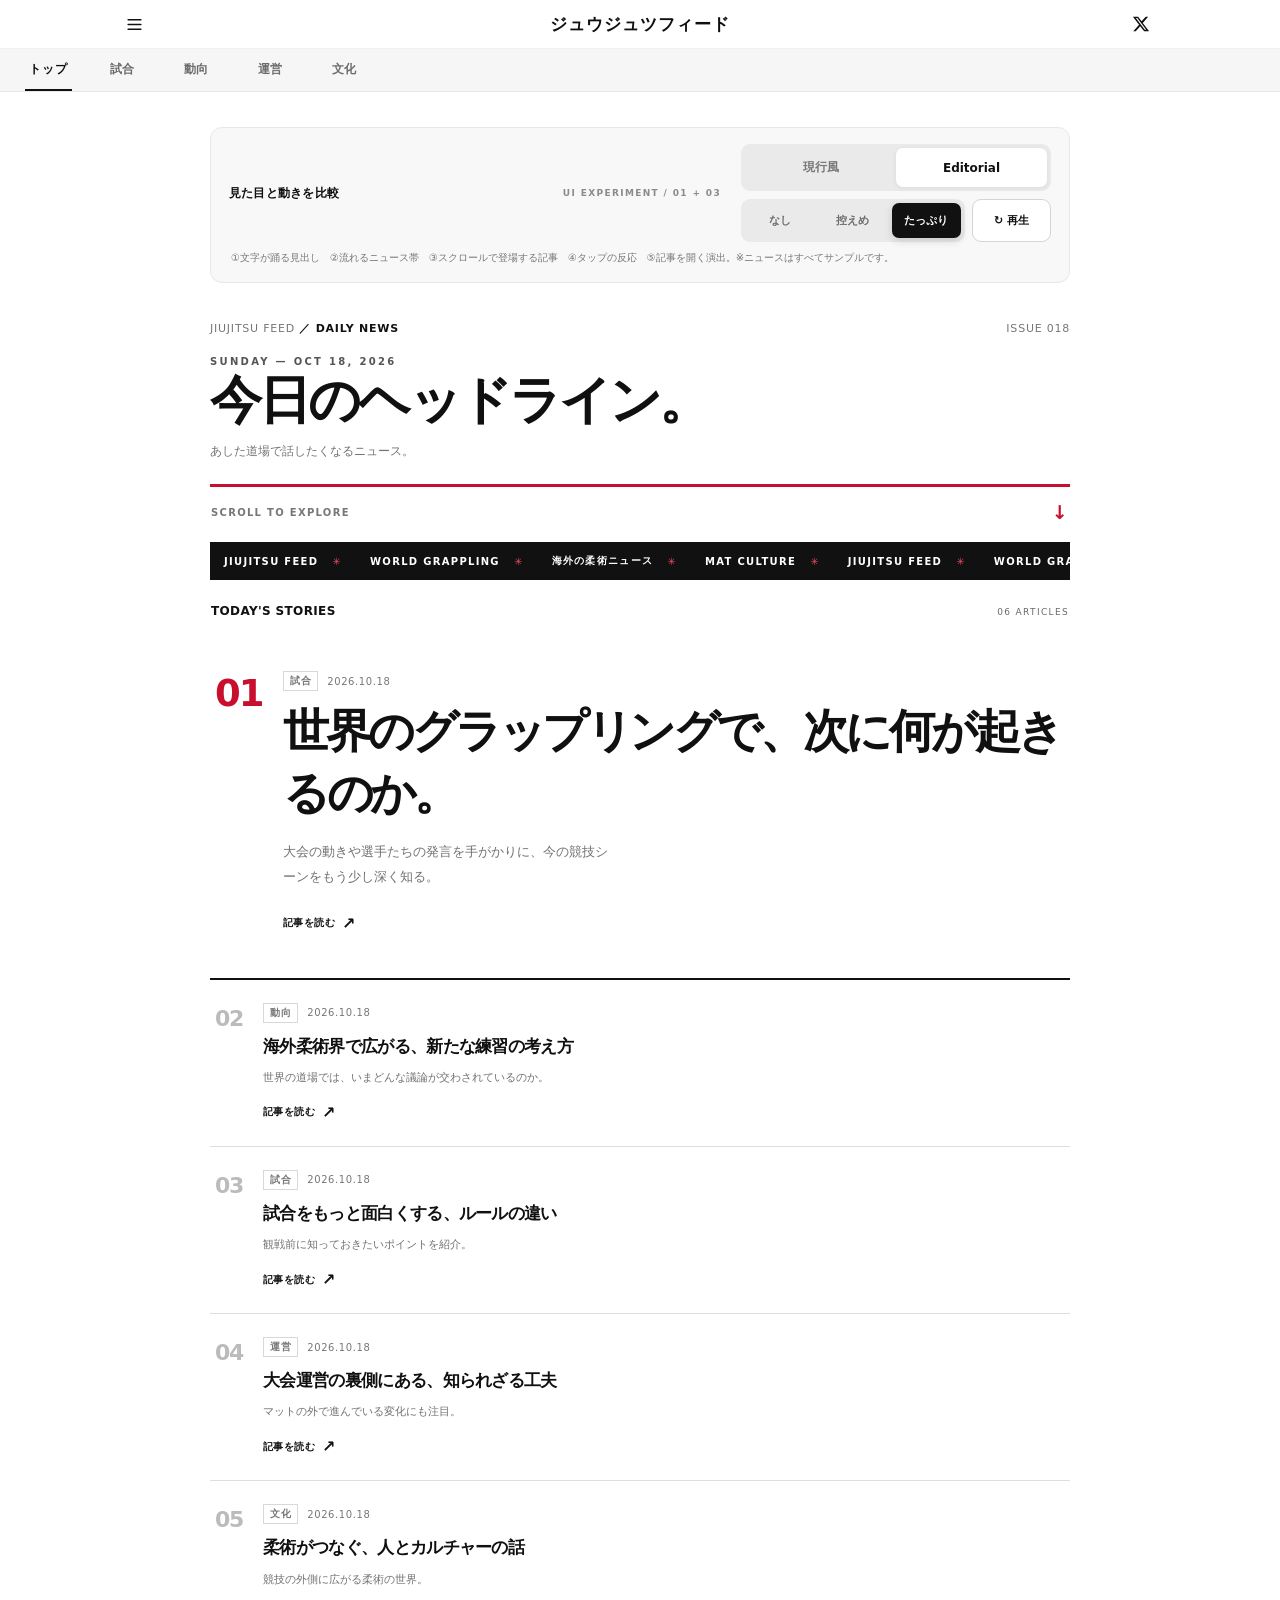
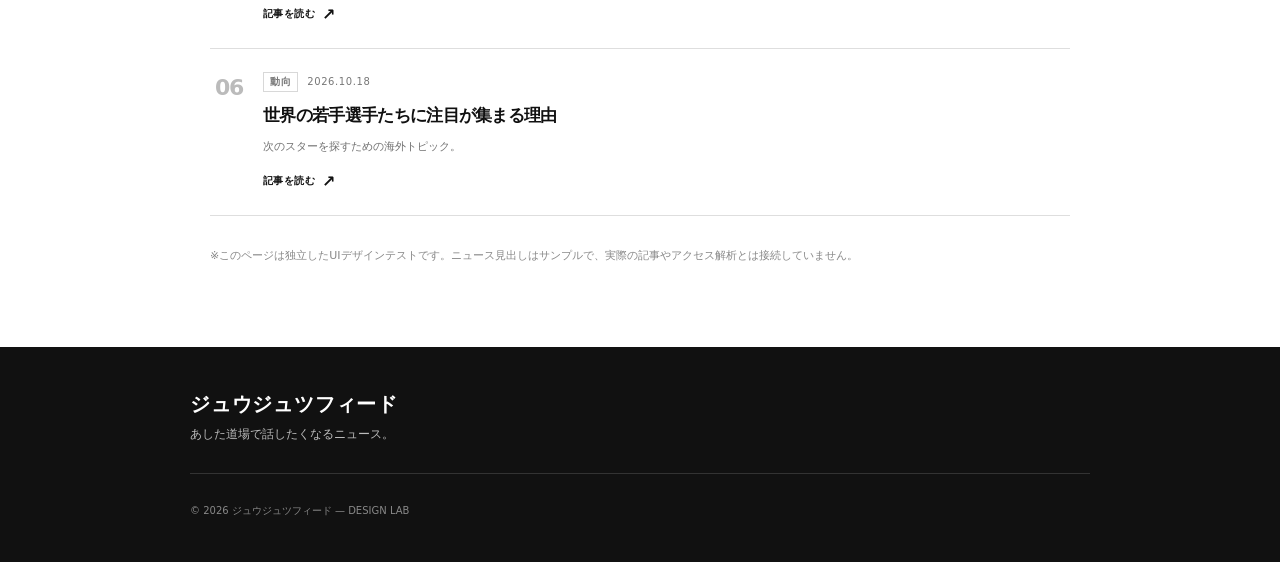
==== commit 636996c7: "Keep animation intensity controls usable at desktop widths" ====
--- a/editorial-motion-test/index.html
+++ b/editorial-motion-test/index.html
@@ -232,7 +232,7 @@
 body.motion-off .kinetic-char{opacity:1;transform:none;filter:none}
 body.motion-off .ticker-track{transform:none}
 body.motion-off .masthead::after{transform:scaleX(1)}
-@media(min-width:700px){.controls{flex-wrap:nowrap}.motion-panel{width:auto;min-width:272px}.intensity{min-width:190px}}
+@media(min-width:700px){.controls{flex-wrap:wrap}.motion-panel{width:100%}.intensity{min-width:190px}}
 @media(max-width:390px){.intensity button{font-size:10px}.replay-btn{min-width:73px;font-size:10px}}
 @media(prefers-reduced-motion:reduce){
  .story.is-waiting{opacity:1!important;transform:none!important}
@@ -450,11 +450,13 @@
       if(!before||typeof el.animate!=="function")return;
       const after=el.getBoundingClientRect();
       const dx=before.left-after.left,dy=before.top-after.top;
-      if(Math.abs(dx)+Math.abs(dy)<4)return;
+      const sx=Math.max(.72,Math.min(1.35,before.width/Math.max(1,after.width)));
+      const sy=Math.max(.72,Math.min(1.35,before.height/Math.max(1,after.height)));
+      if(Math.abs(dx)+Math.abs(dy)+100*Math.abs(sx-1)+100*Math.abs(sy-1)<3)return;
       el.animate([
-        {transform:"translate("+dx+"px,"+dy+"px)",opacity:.82},
-        {transform:"translate(0,0)",opacity:1}
-      ],{duration:intensity==="max"?710:400,easing:"cubic-bezier(.18,.95,.25,1)"});
+        {transform:"translate("+dx+"px,"+dy+"px) scale("+sx+","+sy+")",opacity:.78,transformOrigin:"top left"},
+        {transform:"translate(0,0) scale(1,1)",opacity:1,transformOrigin:"top left"}
+      ],{duration:intensity==="max"?740:440,easing:"cubic-bezier(.18,.95,.25,1)"});
     });
   }
   function render(reason="initial"){
